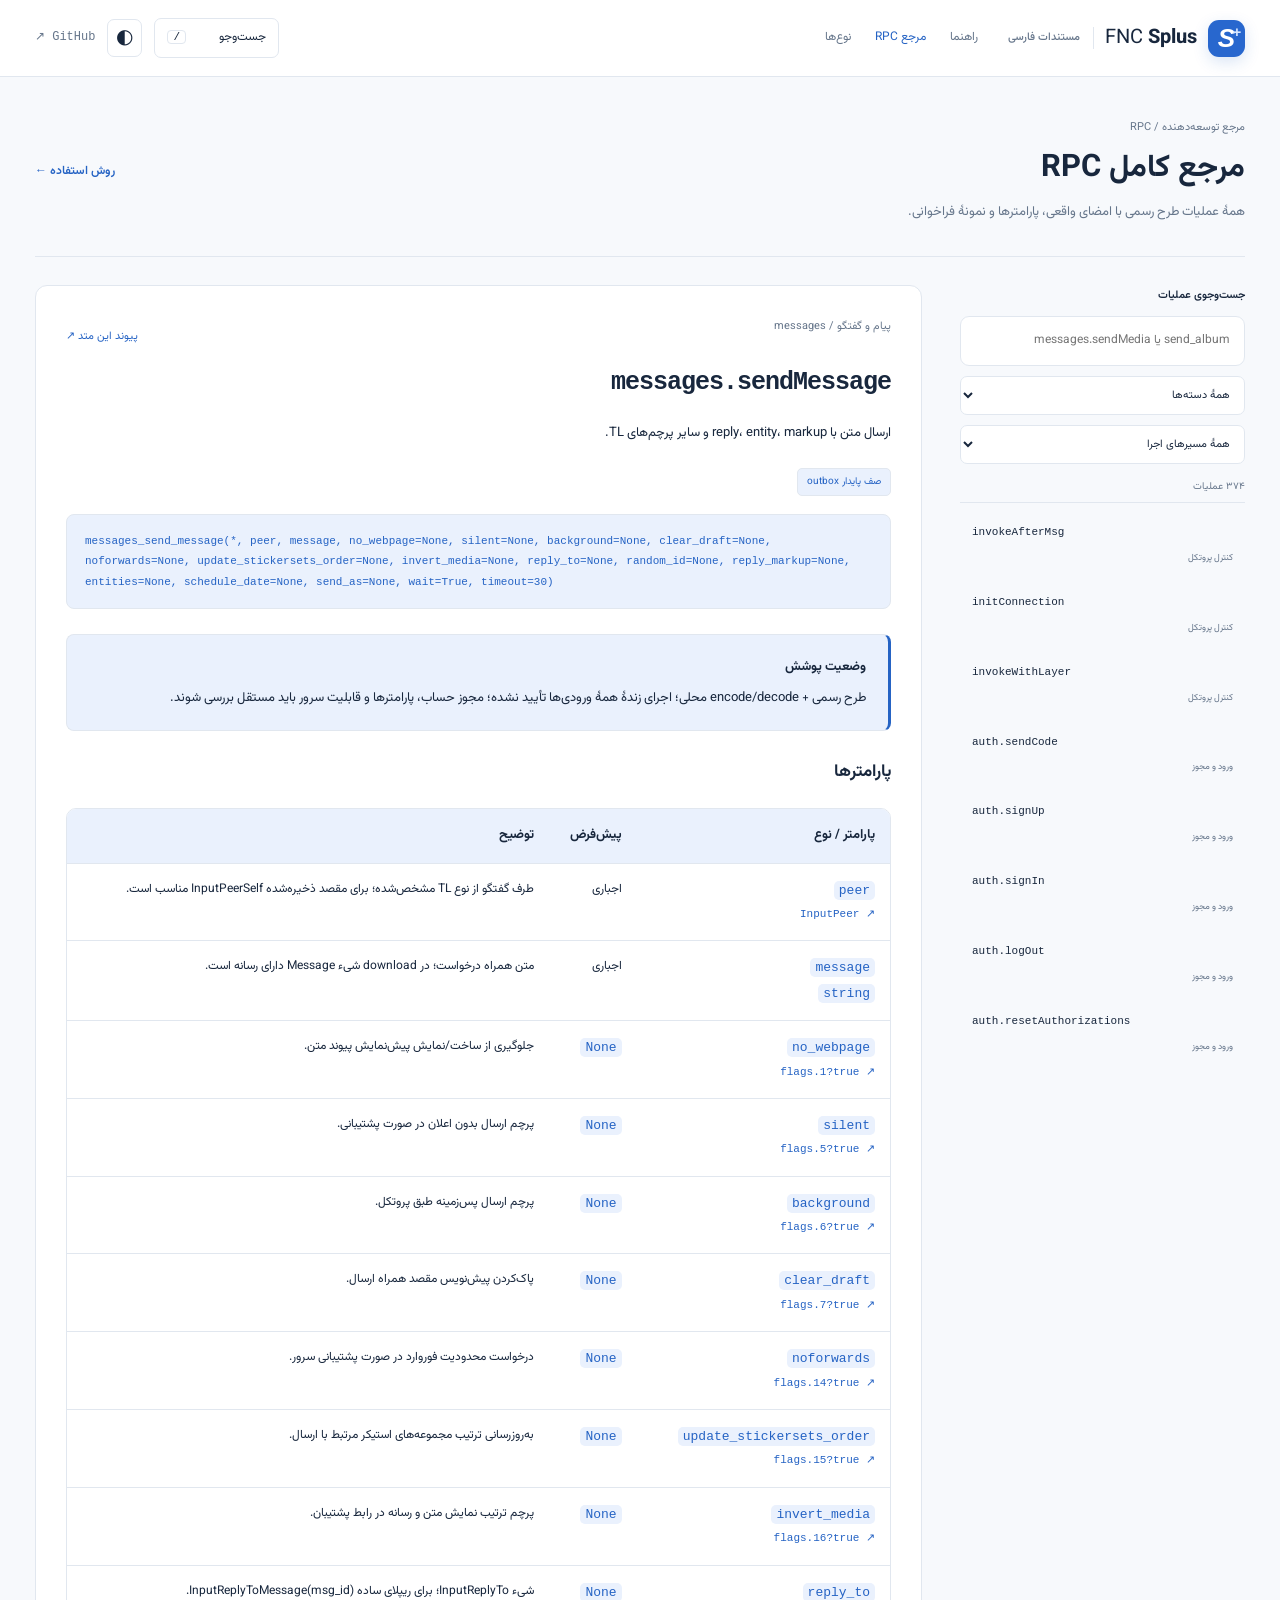
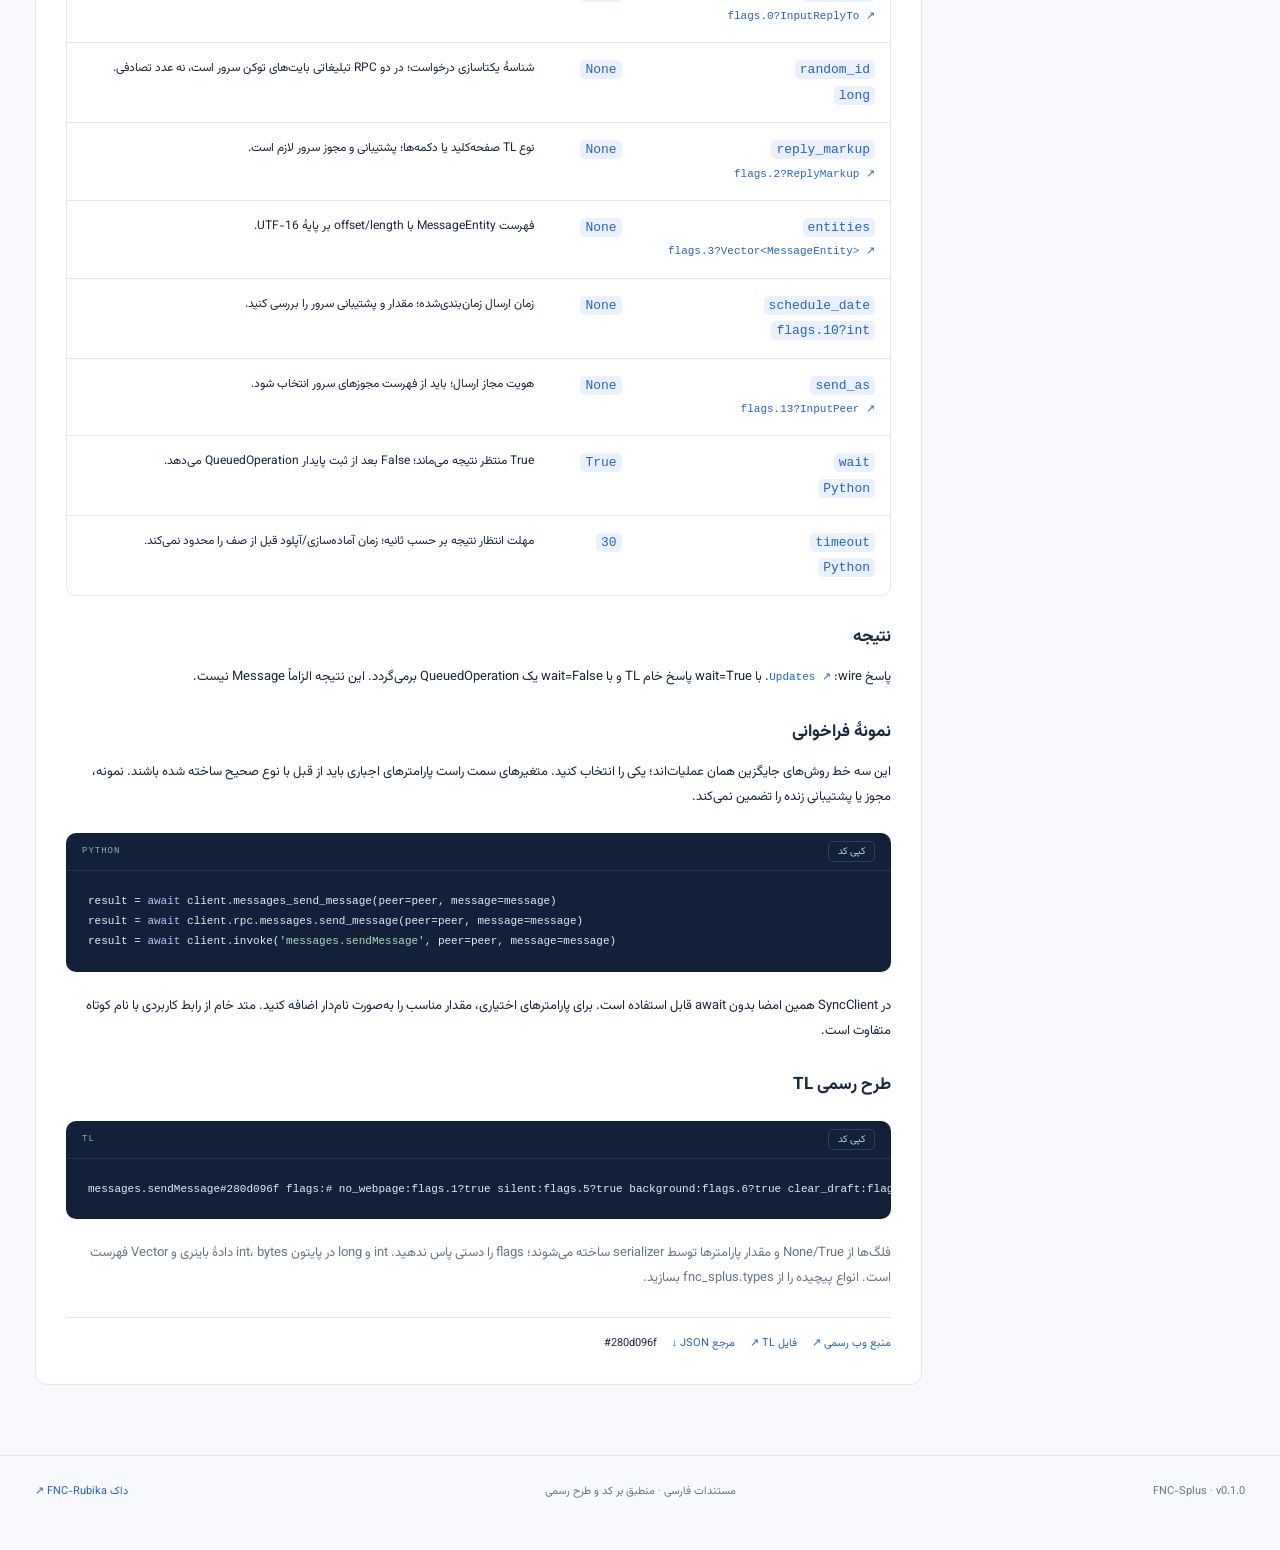
==== docs/site/api.html @ 66d09104 "docs: add complete Persian Splus website and generated API reference" ====
<!doctype html>
<html lang="fa" dir="rtl" data-theme="light"><head><meta charset="utf-8"><meta name="viewport" content="width=device-width,initial-scale=1"><meta name="description" content="مستندات فارسی FNC-Splus؛ ورود و سشن، پیام و آلبوم، ایونت و مرجع کامل متدهای سروش پلاس."><meta name="theme-color" content="#f7f9fc"><title>مرجع کامل RPC — FNC-Splus</title><link rel="icon" href="favicon.svg" type="image/svg+xml"><link rel="stylesheet" href="styles.css"><script src="reference.js" defer></script><script src="docs.js" defer></script></head><body data-page="api"><a class="skip-link" href="#main">رفتن به محتوا</a><header class="site-header"><div class="header-inner">
<a class="brand" href="index.html"><span class="brand-icon" aria-hidden="true">S<span>+</span></span><span dir="ltr">FNC <b>Splus</b></span><span class="brand-caption">مستندات فارسی</span></a>
<nav class="top-nav" aria-label="ناوبری اصلی"><a href="index.html">راهنما</a><a href="api.html">مرجع RPC</a><a href="types.html">نوع‌ها</a></nav>
<div class="header-actions"><button id="search-trigger" aria-label="جست‌وجوی مستندات">جست‌وجو <kbd>/</kbd></button><button id="theme-toggle" aria-label="تغییر تم">◐</button><a class="github-link" href="https://github.com/HamidrezaBakhshi8118/FNC-Splus">GitHub ↗</a></div></div></header><main id="main" class="reference-main"><div class="reference-heading"><div><div class="eyebrow">مرجع توسعه‌دهنده / RPC</div><h1>مرجع کامل RPC</h1><p>همهٔ عملیات طرح رسمی با امضای واقعی، پارامترها و نمونهٔ فراخوانی.</p></div><a class="text-button" href="index.html#raw-api">روش استفاده ←</a></div><div class="reference-layout"><aside class="reference-sidebar"><label for="reference-search">جست‌وجوی عملیات</label><input id="reference-search" type="search" placeholder="send_album یا messages.sendMedia" autocomplete="off"><label class="sr-only" for="reference-group">دسته‌بندی</label><select id="reference-group"><option value="all">همهٔ دسته‌ها</option></select><label class="sr-only" for="reference-kind">مسیر اجرا</label><select id="reference-kind"><option value="all">همهٔ مسیرهای اجرا</option><option value="read">مستقیم در پیاده‌سازی</option><option value="mutation">صف پایدار</option><option value="blocked">کنترل اتصال؛ خارج از invoke</option></select><div class="reference-count" id="reference-count" role="status">374 عملیات</div><div id="reference-list"></div></aside><article id="reference-detail" aria-live="polite"><p class="empty-state">مرجع در حال آماده‌شدن است…</p></article></div></main><footer class="site-footer"><span dir="ltr">FNC-Splus · v0.1.0</span><span>مستندات فارسی · منطبق بر کد و طرح رسمی</span><a href="https://hamidrezabakhshi8118.github.io/">داک FNC-Rubika ↗</a></footer>
<dialog id="search-dialog" aria-labelledby="search-title"><div class="dialog-head"><h2 id="search-title">جست‌وجوی مستندات</h2><button id="search-close" aria-label="بستن جست‌وجو">×</button></div><label class="sr-only" for="doc-search">نام متد یا موضوع</label><input id="doc-search" type="search" placeholder="آلبوم، chat_id، send_video…" autocomplete="off"><div id="search-results"></div></dialog><div id="toast" role="status" aria-live="polite"></div><noscript><p class="callout">مرجع تعاملی RPC و نوع‌ها به JavaScript نیاز دارد. راهنمای اصلی بدون آن خواندنی است. فایل JSON مرجع نیز کنار سایت موجود است.</p></noscript></body></html>
---- docs/site/styles.css ----
@font-face{font-family:Vazirmatn;src:url('fonts/Vazirmatn.woff2') format('woff2');font-weight:100 900;font-display:swap}
:root{--bg:#f7f9fc;--surface:#fff;--text:#18273d;--muted:#66768b;--line:#e1e7ef;--accent:#2563c4;--soft:#eaf1fd;--code:#122139;--code-text:#e2ebf9;--shadow:0 20px 70px #1b386210;color-scheme:light}
html[data-theme=dark]{--bg:#111a28;--surface:#172438;--text:#e2ebf6;--muted:#a2b1c6;--line:#2b3c53;--accent:#8bb8ff;--soft:#213758;--code:#0b1423;--code-text:#e2ebf9;--shadow:0 20px 70px #0003;color-scheme:dark}
*{box-sizing:border-box}html{scroll-behavior:smooth;scroll-padding-top:100px}body{margin:0;color:var(--text);background:var(--bg);font:15px/1.95 Vazirmatn,Tahoma,sans-serif}a{color:var(--accent);text-decoration:none}button,input,select{font:inherit}button{cursor:pointer;color:inherit}button,input,select{border:1px solid var(--line);background:var(--surface)}button,a,input,select,summary{outline-offset:4px}button:focus-visible,a:focus-visible,input:focus-visible,select:focus-visible,summary:focus-visible{outline:2px solid var(--accent)}[hidden]{display:none!important}::selection{background:#c4dcff;color:#10213a}p{margin:0 0 19px}h1,h2,h3,h4{line-height:1.55;margin:0;color:var(--text)}h1{font-size:40px}h2{font-size:28px;letter-spacing:-.6px;margin-bottom:24px}h3{font-size:20px;margin:28px 0 15px}h4{font-size:15px;margin:22px 0 10px}code,kbd,pre{font-family:'Cascadia Code',Consolas,monospace;direction:ltr;unicode-bidi:isolate}p code,td code,.callout code{font-size:13px;border-radius:5px;background:var(--soft);color:var(--accent);padding:2px 5px;overflow-wrap:anywhere}pre{white-space:pre;overflow:auto;line-height:1.85;font-size:13px;margin:0;tab-size:4}pre code{font-family:inherit}kbd{border:1px solid var(--line);border-radius:4px;padding:0 5px;font-size:11px}table{border-collapse:collapse;width:100%;font-size:13px;text-align:right}th,td{border-bottom:1px solid var(--line);padding:14px 15px;vertical-align:top}th{font-weight:700;background:var(--soft);white-space:nowrap}td:first-child{min-width:130px}td code{white-space:normal}tr:last-child td{border-bottom:0}.table-wrap{overflow-x:auto;border:1px solid var(--line);border-radius:10px;margin:23px 0}input[type=search]{width:100%;padding:12px 14px;border-radius:9px;color:var(--text);outline-offset:2px}select{width:100%;padding:9px 10px;border-radius:7px;color:var(--text)}.muted{color:var(--muted)}.sr-only{position:absolute;width:1px;height:1px;padding:0;margin:-1px;overflow:hidden;clip:rect(0,0,0,0);white-space:nowrap;border:0}.skip-link{position:fixed;top:-100px;right:15px;z-index:100;background:var(--surface);padding:10px 20px;border:1px solid var(--accent);border-radius:7px}.skip-link:focus{top:10px}
.site-header{height:77px;background:var(--surface);border-bottom:1px solid var(--line);position:sticky;top:0;z-index:20}.header-inner{max-width:1500px;height:100%;margin:auto;display:flex;align-items:center;gap:30px;padding:0 35px}.brand{display:flex;align-items:center;gap:11px;color:var(--text);font-family:Vazirmatn,sans-serif;font-size:20px;white-space:nowrap}.brand b{font-weight:750}.brand-icon{display:flex;align-items:center;justify-content:center;width:37px;height:37px;border-radius:11px;background:#2867ce;color:#fff;font:italic 800 26px Arial,sans-serif;position:relative;box-shadow:0 5px 15px #2462c32b}.brand-icon span{font-size:15px;position:absolute;right:4px;top:3px;color:#d6e6ff}.brand-caption{font-size:11px;font-weight:500;color:var(--muted);border-right:1px solid var(--line);padding-right:13px}.top-nav{display:flex;gap:24px;font-size:12px}.top-nav a{color:var(--muted)}.top-nav a.active{color:var(--accent)}.header-actions{margin-right:auto;display:flex;gap:12px;align-items:center;font-size:12px}.header-actions button{padding:7px 12px;border-radius:7px}.header-actions #theme-toggle{font-size:20px;line-height:1.2;width:35px;padding:6px}.header-actions kbd{margin-right:30px}.github-link{font-family:Consolas,monospace;color:var(--muted)}
.guide-layout{max-width:1390px;display:grid;grid-template-columns:245px minmax(0,1fr);gap:70px;padding:0 35px;margin:auto}.sidebar{position:sticky;top:77px;height:calc(100vh - 77px);padding:32px 0;overflow:auto;scrollbar-width:thin}.sidebar-kicker{display:flex;align-items:center;justify-content:space-between;color:var(--muted);font-size:11px;padding:0 11px 16px}.sidebar-kicker span{direction:ltr;font-family:Consolas,monospace;font-size:10px;padding:0 6px;border:1px solid var(--line);border-radius:4px}.sidebar nav{display:grid;gap:3px}.nav-link{display:flex;justify-content:space-between;gap:10px;align-items:center;color:var(--muted);font-size:12px;padding:8px 11px;border-radius:7px}.nav-link small{font-family:Consolas,monospace;font-size:10px;color:var(--muted);opacity:.65}.nav-link:hover{color:var(--accent);background:var(--soft)}.nav-link.active{color:var(--accent);background:var(--soft);font-weight:650}.sidebar-reference{display:grid;font-size:12px;margin:20px 10px 0;padding-top:18px;border-top:1px solid var(--line)}.sidebar-reference span{font-size:10px;color:var(--muted)}.guide-main{min-width:0;max-width:900px;padding-bottom:70px}.guide-main>section{padding:58px 0 20px;scroll-margin-top:0}.guide-main>section+section{border-top:1px solid var(--line);margin-top:30px}.guide-main>section.hero{padding-top:53px}.eyebrow{display:flex;align-items:center;gap:8px;font-size:11px;color:var(--muted);margin-bottom:20px}.status-dot{width:6px;height:6px;display:inline-block;border-radius:50%;background:#43a086;box-shadow:0 0 0 4px #43a08614}.hero h1{font-size:47px;letter-spacing:-1.8px;line-height:1.58;font-weight:800}.hero h1 span{color:var(--accent)}.hero-lead{max-width:650px;font-size:15px;line-height:2.1;color:var(--muted);margin:20px 0 24px}.hero-lead bdi{color:var(--text)}.hero-actions{display:flex;align-items:center;gap:24px;margin:25px 0 35px}.primary-button{display:inline-flex;gap:25px;align-items:center;background:#2867ce;color:#fff;border:1px solid #2867ce;border-radius:8px;padding:10px 19px;font-size:12px;font-weight:600;box-shadow:0 5px 15px #2462c322}.text-button{font-size:12px;font-weight:600}.hero-terminal{border-radius:12px;overflow:hidden;background:var(--code);box-shadow:var(--shadow);color:var(--code-text)}.terminal-bar{direction:ltr;display:flex;gap:20px;align-items:center;padding:12px 20px;border-bottom:1px solid #ffffff14;font:11px Consolas,monospace;color:#a5b7d0}.terminal-dots{color:#6a809d;font-size:9px;letter-spacing:4px}.terminal-label{margin-left:auto;font-size:8px;letter-spacing:1px}.hero-terminal pre{padding:23px 28px;font-size:13px}.terminal-foot{font-size:10px;padding:12px 23px;border-top:1px solid #ffffff14;color:#a5b7d0;display:flex;gap:20px;justify-content:space-between}.metric-strip{display:grid;grid-template-columns:repeat(3,1fr);margin:28px 0 34px;border-bottom:1px solid var(--line);padding-bottom:25px}.metric-strip a{display:flex;align-items:center;gap:12px;padding:0 20px;border-left:1px solid var(--line)}.metric-strip a:first-child{padding-right:0}.metric-strip a:last-child{border-left:0}.metric-strip strong{font:500 28px Consolas,monospace;color:var(--text)}.metric-strip span{font-size:10px;color:var(--muted)}.section-label{font-size:10px;letter-spacing:1px;color:var(--accent);margin-bottom:12px}.callout{background:var(--soft);border:1px solid var(--line);border-right:3px solid var(--accent);border-radius:8px;padding:19px 22px;margin:25px 0;font-size:12px;line-height:2}.callout b{display:block;font-size:13px;margin-bottom:5px}.callout p:last-child{margin:0}.warning{border-right-color:#b58b30;background:color-mix(in srgb,var(--surface) 90%,#ca9a28 10%)}.code-card{margin:22px 0;border-radius:10px;overflow:hidden;background:var(--code);color:var(--code-text)}.code-bar{padding:8px 16px;border-bottom:1px solid #ffffff14;display:flex;direction:ltr;align-items:center;justify-content:space-between;font:9px Consolas,monospace;color:#95abc9;letter-spacing:1px}.code-bar button{font:10px Vazirmatn,sans-serif;border:1px solid #ffffff22;color:#bacee9;background:transparent;padding:2px 9px;border-radius:5px;letter-spacing:0}.code-card pre{padding:20px 22px;font-size:12px}.syntax-comment{color:#93a5bb}.syntax-string{color:#abddb9}.syntax-keyword{color:#aec3ff}.syntax-number{color:#f2cb93}.file-tree{padding:20px 25px;background:var(--surface);border:1px solid var(--line);border-radius:9px;font:12px/2 Consolas,monospace;text-align:left;margin-bottom:22px}.file-tree>span{color:var(--accent)}.file-tree>div{padding-left:18px}.file-tree em{font-size:10px;color:var(--muted);font-style:normal;margin-left:20px}details{border:1px solid var(--line);border-radius:9px;background:var(--surface);margin:10px 0}summary{cursor:pointer;padding:15px 18px;font-size:13px;font-weight:600}details>p{padding:0 18px 18px;font-size:13px;margin:0}.client-method summary{display:flex;align-items:center;gap:20px;list-style:none}.client-method summary code{font-size:13px;min-width:140px;color:var(--accent);font-weight:600}.client-method summary>span{font-size:12px;font-weight:450;color:var(--muted)}.client-method summary .expand-icon{margin-right:auto;font-size:20px}.client-method[open] .expand-icon{transform:rotate(45deg)}.method-content{padding:0 20px 18px;font-size:13px}.signature{background:var(--soft);border:1px solid var(--line);padding:16px 18px;border-radius:8px;color:var(--accent);font-size:12px;margin:15px 0;white-space:pre-wrap;overflow-wrap:anywhere}.badge{font-size:10px;display:inline-block;border:1px solid var(--line);background:var(--soft);color:var(--accent);padding:3px 9px;border-radius:5px;margin:3px 0}.badge.warning{color:#9a7024}.reference-search{margin:20px 0}.reference-search label{font-size:12px;display:block;margin-bottom:6px}.empty-state{color:var(--muted);padding:25px;text-align:center;font-size:13px}.site-footer{border-top:1px solid var(--line);padding:25px 35px;max-width:1390px;margin:auto;display:flex;align-items:center;justify-content:space-between;gap:20px;font-size:11px;color:var(--muted)}
.reference-main{max-width:1390px;padding:40px 35px 70px;margin:auto;min-height:calc(100vh - 160px)}.reference-heading{display:flex;align-items:center;justify-content:space-between;gap:30px;border-bottom:1px solid var(--line);padding-bottom:30px;margin-bottom:28px}.reference-heading .eyebrow{margin-bottom:7px}.reference-heading h1{font-size:31px;margin-bottom:7px}.reference-heading p{color:var(--muted);font-size:13px;margin:0}.reference-layout{display:grid;grid-template-columns:285px minmax(0,1fr);gap:38px}.reference-sidebar{position:sticky;top:100px;align-self:start;max-height:calc(100vh - 125px);display:flex;flex-direction:column;gap:10px;min-height:350px}.reference-sidebar>label{font-size:11px;font-weight:600}.reference-sidebar input{font-size:12px}.reference-sidebar select{font-size:11px}.reference-count{font-size:10px;color:var(--muted);display:flex;justify-content:space-between;padding:3px 0 6px;border-bottom:1px solid var(--line)}#reference-list{overflow:auto;scrollbar-width:thin;display:flex;flex-direction:column;gap:3px;min-height:150px}#reference-list button{display:block;text-align:right;border:0;background:transparent;padding:10px 12px;flex-shrink:0;border-radius:7px;line-height:1.8}#reference-list button:hover,#reference-list button.active{background:var(--soft)}#reference-list button code{display:block;text-align:left;font-size:11px;color:var(--text);overflow-wrap:anywhere}#reference-list button.active code{color:var(--accent)}#reference-list button small{font-size:9px;color:var(--muted)}#reference-detail{min-width:0;background:var(--surface);border:1px solid var(--line);border-radius:12px;padding:30px}#reference-detail h2{font-size:25px;margin:7px 0 18px;font-family:Consolas,monospace;overflow-wrap:anywhere;direction:ltr;text-align:right;letter-spacing:-1px}#reference-detail p{font-size:13px}#reference-detail h3{font-size:17px}#reference-detail .table-wrap{font-size:12px}#reference-detail td{font-size:12px;min-width:0}#reference-detail .type-link{font:11px Consolas,monospace;direction:ltr;display:inline-block;overflow-wrap:anywhere}#reference-detail .signature{font-size:11px}#reference-detail .code-card pre{font-size:11px}.source-links{display:flex;flex-wrap:wrap;gap:15px;font-size:11px;margin-top:25px;border-top:1px solid var(--line);padding-top:15px}.type-family{border-top:1px solid var(--line);padding:22px 0;margin-top:20px}.type-family:first-of-type{border-top:0}.type-family h3{font-family:Consolas,monospace;direction:ltr;text-align:right;overflow-wrap:anywhere}.reference-detail-top{display:flex;gap:7px;align-items:center;flex-wrap:wrap;justify-content:space-between}.permalink{font-size:11px}
dialog{width:min(700px,calc(100vw - 35px));max-height:80vh;border:1px solid var(--line);border-radius:15px;background:var(--surface);color:var(--text);padding:22px;box-shadow:var(--shadow)}dialog::backdrop{background:#0c1e37aa;backdrop-filter:blur(4px)}.dialog-head{display:flex;justify-content:space-between;align-items:center;margin-bottom:15px}.dialog-head h2{font-size:18px;margin:0}.dialog-head button{border:0;font-size:24px;background:transparent}#search-results{display:grid;margin-top:15px;max-height:50vh;overflow:auto;gap:5px}.search-result{padding:13px;border:1px solid var(--line);border-radius:8px;display:grid;gap:2px}.search-result:hover{background:var(--soft)}.search-result strong{font-size:12px}.search-result span{font-size:10px;color:var(--muted)}#toast{position:fixed;bottom:25px;left:50%;transform:translate(-50%,15px);opacity:0;pointer-events:none;border:1px solid var(--line);background:var(--surface);color:var(--text);border-radius:8px;padding:9px 20px;font-size:12px;z-index:99;transition:.2s}#toast.visible{opacity:1;transform:translate(-50%,0)}
@media(min-width:1450px){.guide-layout{gap:95px}.guide-main{padding-left:35px}.hero h1{font-size:53px}}
@media(max-width:1150px){.header-inner{padding:0 22px;gap:20px}.brand-caption{display:none}.guide-layout{grid-template-columns:215px minmax(0,1fr);gap:35px;padding:0 25px}.hero h1{font-size:40px}.metric-strip a{gap:8px;padding:0 10px}.metric-strip strong{font-size:24px}.reference-layout{grid-template-columns:245px minmax(0,1fr);gap:25px}.reference-main{padding:30px 22px}.top-nav{gap:16px}.header-actions kbd{margin-right:15px}#reference-detail{padding:23px}.reference-heading h1{font-size:28px}}
@media(max-width:800px){.top-nav{gap:12px}.github-link{display:none}.guide-layout{grid-template-columns:1fr;gap:0;padding:0 24px}.sidebar{display:none}.guide-main{max-width:none}.hero h1{font-size:38px}.reference-layout{grid-template-columns:210px minmax(0,1fr);gap:18px}.reference-main{padding:25px 18px}#reference-detail{padding:18px}.brand{font-size:17px}.header-actions{gap:7px}.header-actions #search-trigger{font-size:0}.header-actions #search-trigger kbd{font-size:11px;margin:0}.reference-heading p{font-size:11px}.client-method summary{gap:10px}.client-method summary code{min-width:125px}.site-footer{flex-wrap:wrap}}
@media(max-width:580px){.header-inner{padding:0 14px;gap:14px}.top-nav{gap:10px;font-size:10px}.brand{font-size:15px;gap:7px}.brand-icon{width:30px;height:30px;font-size:22px}.header-actions{gap:5px}.header-actions button{padding:5px}.header-actions #theme-toggle{width:29px}.site-header{height:65px}.guide-main>section.hero{padding-top:30px}.hero h1{font-size:32px}.hero-lead{font-size:13px}.hero-terminal pre{font-size:10px;padding:18px 15px}.terminal-foot{font-size:8px;gap:5px;padding:10px 14px}.metric-strip a{display:grid;gap:0}.metric-strip strong{font-size:24px}.metric-strip span{font-size:8px}.hero-actions{gap:17px}.primary-button{font-size:11px;gap:15px}.reference-layout{grid-template-columns:1fr}.reference-sidebar{position:relative;top:0;min-height:0;max-height:340px}.reference-sidebar #reference-list{max-height:180px;min-height:90px;border-bottom:1px solid var(--line)}.reference-heading{gap:12px}.reference-heading h1{font-size:24px}.reference-heading>a{display:none}#reference-detail h2{font-size:22px}.client-method summary>span:not(.expand-icon){display:none}.guide-main>section{padding-top:38px}h2{font-size:24px}.code-card pre{font-size:10px;padding:16px 14px}.site-footer{font-size:10px;padding:20px 24px}.file-tree{font-size:10px;padding:16px}.file-tree em{display:none}}
@media(prefers-reduced-motion:reduce){html{scroll-behavior:auto}*{transition:none!important}}
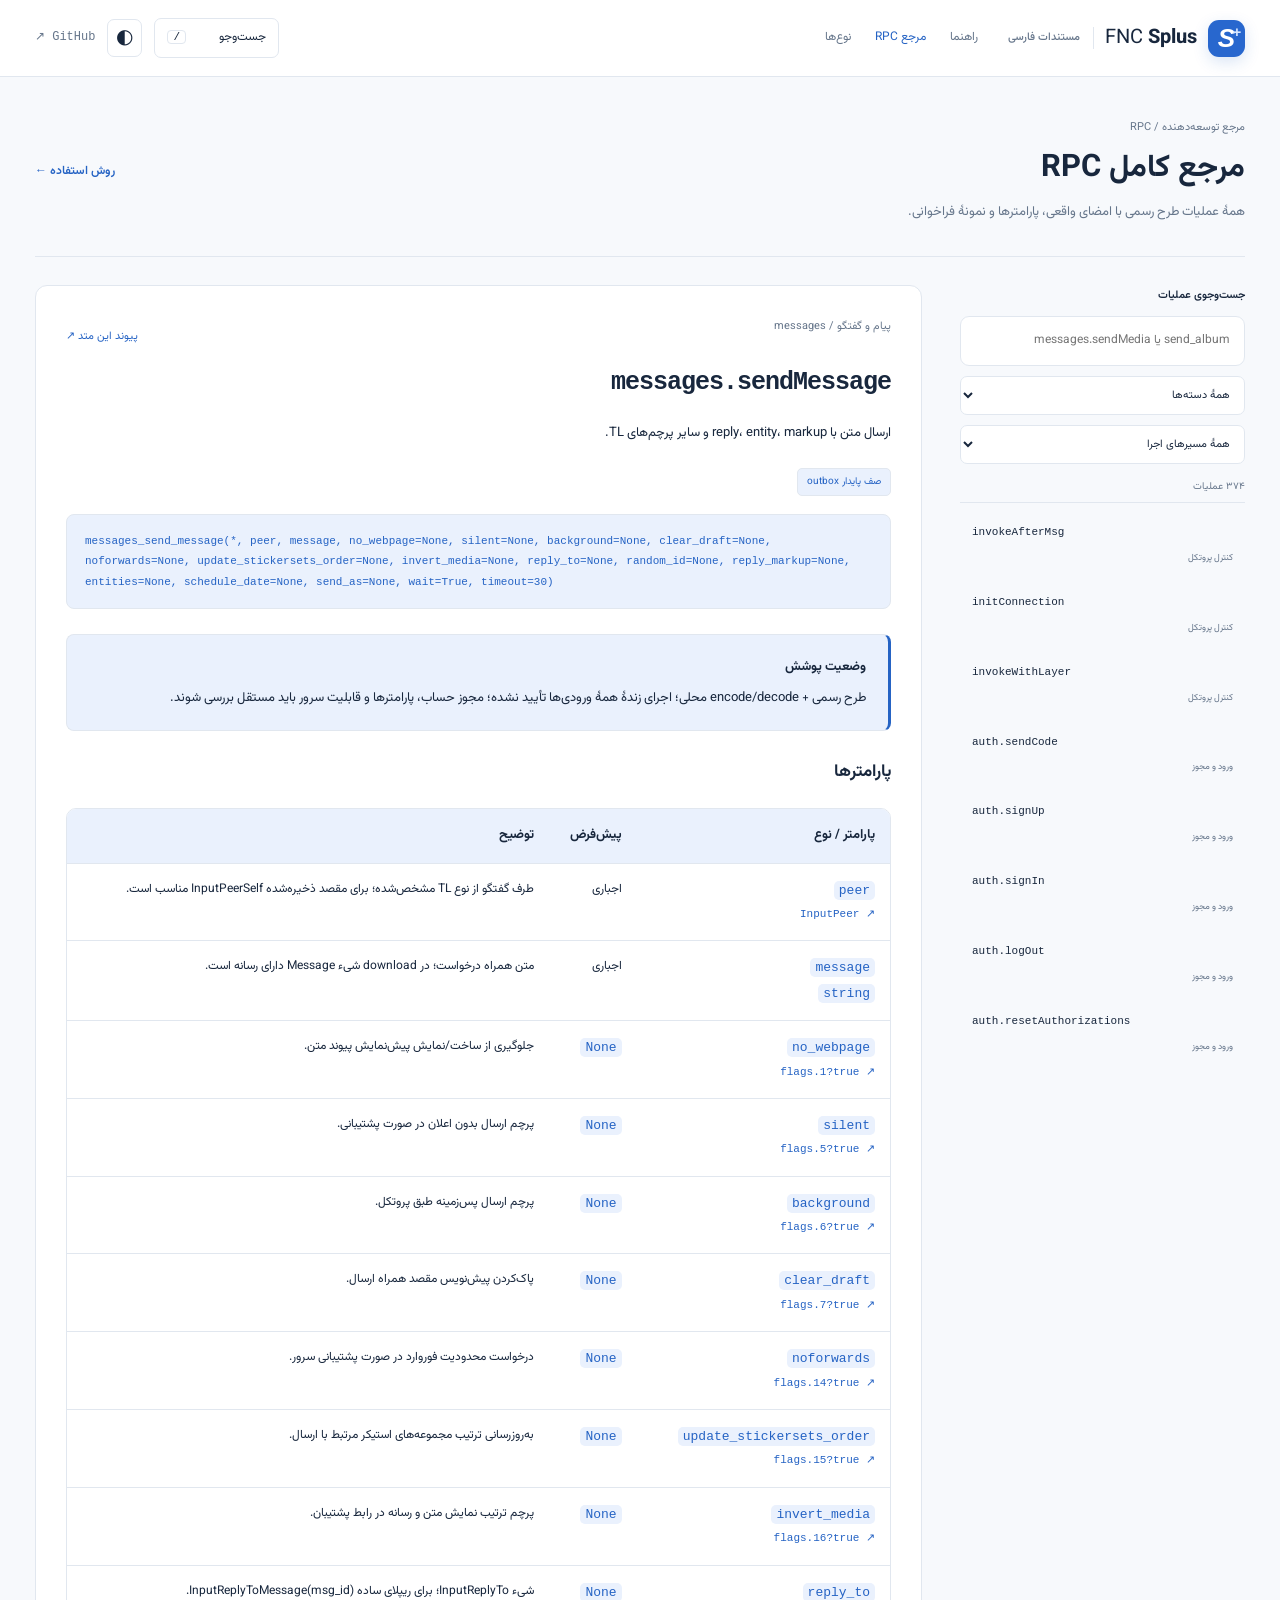
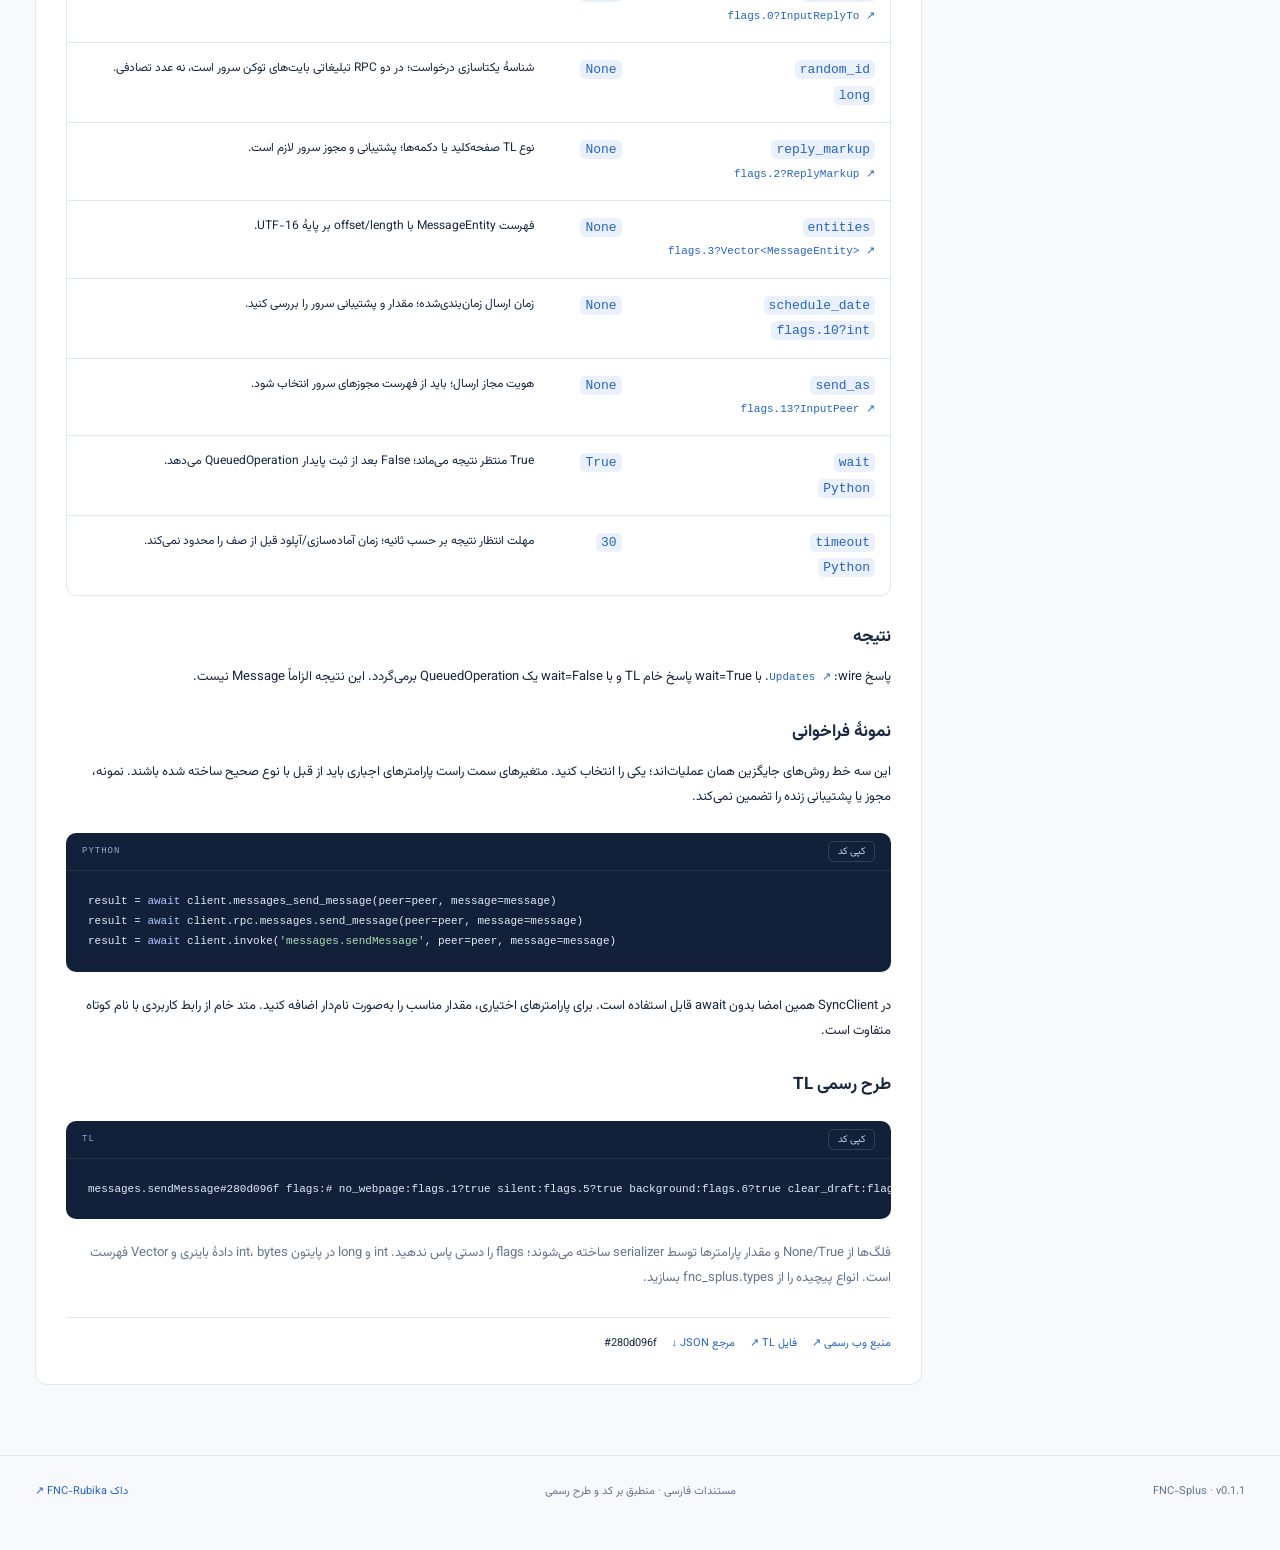
==== commit ff82d3b0: "fix: install video support by default in FNC-Splus 0.1.1" ====
--- a/docs/site/api.html
+++ b/docs/site/api.html
@@ -2,5 +2,5 @@
 <html lang="fa" dir="rtl" data-theme="light"><head><meta charset="utf-8"><meta name="viewport" content="width=device-width,initial-scale=1"><meta name="description" content="مستندات فارسی FNC-Splus؛ ورود و سشن، پیام و آلبوم، ایونت و مرجع کامل متدهای سروش پلاس."><meta name="theme-color" content="#f7f9fc"><title>مرجع کامل RPC — FNC-Splus</title><link rel="icon" href="favicon.svg" type="image/svg+xml"><link rel="stylesheet" href="styles.css"><script src="reference.js" defer></script><script src="docs.js" defer></script></head><body data-page="api"><a class="skip-link" href="#main">رفتن به محتوا</a><header class="site-header"><div class="header-inner">
 <a class="brand" href="index.html"><span class="brand-icon" aria-hidden="true">S<span>+</span></span><span dir="ltr">FNC <b>Splus</b></span><span class="brand-caption">مستندات فارسی</span></a>
 <nav class="top-nav" aria-label="ناوبری اصلی"><a href="index.html">راهنما</a><a href="api.html">مرجع RPC</a><a href="types.html">نوع‌ها</a></nav>
-<div class="header-actions"><button id="search-trigger" aria-label="جست‌وجوی مستندات">جست‌وجو <kbd>/</kbd></button><button id="theme-toggle" aria-label="تغییر تم">◐</button><a class="github-link" href="https://github.com/HamidrezaBakhshi8118/FNC-Splus">GitHub ↗</a></div></div></header><main id="main" class="reference-main"><div class="reference-heading"><div><div class="eyebrow">مرجع توسعه‌دهنده / RPC</div><h1>مرجع کامل RPC</h1><p>همهٔ عملیات طرح رسمی با امضای واقعی، پارامترها و نمونهٔ فراخوانی.</p></div><a class="text-button" href="index.html#raw-api">روش استفاده ←</a></div><div class="reference-layout"><aside class="reference-sidebar"><label for="reference-search">جست‌وجوی عملیات</label><input id="reference-search" type="search" placeholder="send_album یا messages.sendMedia" autocomplete="off"><label class="sr-only" for="reference-group">دسته‌بندی</label><select id="reference-group"><option value="all">همهٔ دسته‌ها</option></select><label class="sr-only" for="reference-kind">مسیر اجرا</label><select id="reference-kind"><option value="all">همهٔ مسیرهای اجرا</option><option value="read">مستقیم در پیاده‌سازی</option><option value="mutation">صف پایدار</option><option value="blocked">کنترل اتصال؛ خارج از invoke</option></select><div class="reference-count" id="reference-count" role="status">374 عملیات</div><div id="reference-list"></div></aside><article id="reference-detail" aria-live="polite"><p class="empty-state">مرجع در حال آماده‌شدن است…</p></article></div></main><footer class="site-footer"><span dir="ltr">FNC-Splus · v0.1.0</span><span>مستندات فارسی · منطبق بر کد و طرح رسمی</span><a href="https://hamidrezabakhshi8118.github.io/">داک FNC-Rubika ↗</a></footer>
+<div class="header-actions"><button id="search-trigger" aria-label="جست‌وجوی مستندات">جست‌وجو <kbd>/</kbd></button><button id="theme-toggle" aria-label="تغییر تم">◐</button><a class="github-link" href="https://github.com/HamidrezaBakhshi8118/FNC-Splus">GitHub ↗</a></div></div></header><main id="main" class="reference-main"><div class="reference-heading"><div><div class="eyebrow">مرجع توسعه‌دهنده / RPC</div><h1>مرجع کامل RPC</h1><p>همهٔ عملیات طرح رسمی با امضای واقعی، پارامترها و نمونهٔ فراخوانی.</p></div><a class="text-button" href="index.html#raw-api">روش استفاده ←</a></div><div class="reference-layout"><aside class="reference-sidebar"><label for="reference-search">جست‌وجوی عملیات</label><input id="reference-search" type="search" placeholder="send_album یا messages.sendMedia" autocomplete="off"><label class="sr-only" for="reference-group">دسته‌بندی</label><select id="reference-group"><option value="all">همهٔ دسته‌ها</option></select><label class="sr-only" for="reference-kind">مسیر اجرا</label><select id="reference-kind"><option value="all">همهٔ مسیرهای اجرا</option><option value="read">مستقیم در پیاده‌سازی</option><option value="mutation">صف پایدار</option><option value="blocked">کنترل اتصال؛ خارج از invoke</option></select><div class="reference-count" id="reference-count" role="status">374 عملیات</div><div id="reference-list"></div></aside><article id="reference-detail" aria-live="polite"><p class="empty-state">مرجع در حال آماده‌شدن است…</p></article></div></main><footer class="site-footer"><span dir="ltr">FNC-Splus · v0.1.1</span><span>مستندات فارسی · منطبق بر کد و طرح رسمی</span><a href="https://hamidrezabakhshi8118.github.io/">داک FNC-Rubika ↗</a></footer>
 <dialog id="search-dialog" aria-labelledby="search-title"><div class="dialog-head"><h2 id="search-title">جست‌وجوی مستندات</h2><button id="search-close" aria-label="بستن جست‌وجو">×</button></div><label class="sr-only" for="doc-search">نام متد یا موضوع</label><input id="doc-search" type="search" placeholder="آلبوم، chat_id، send_video…" autocomplete="off"><div id="search-results"></div></dialog><div id="toast" role="status" aria-live="polite"></div><noscript><p class="callout">مرجع تعاملی RPC و نوع‌ها به JavaScript نیاز دارد. راهنمای اصلی بدون آن خواندنی است. فایل JSON مرجع نیز کنار سایت موجود است.</p></noscript></body></html>
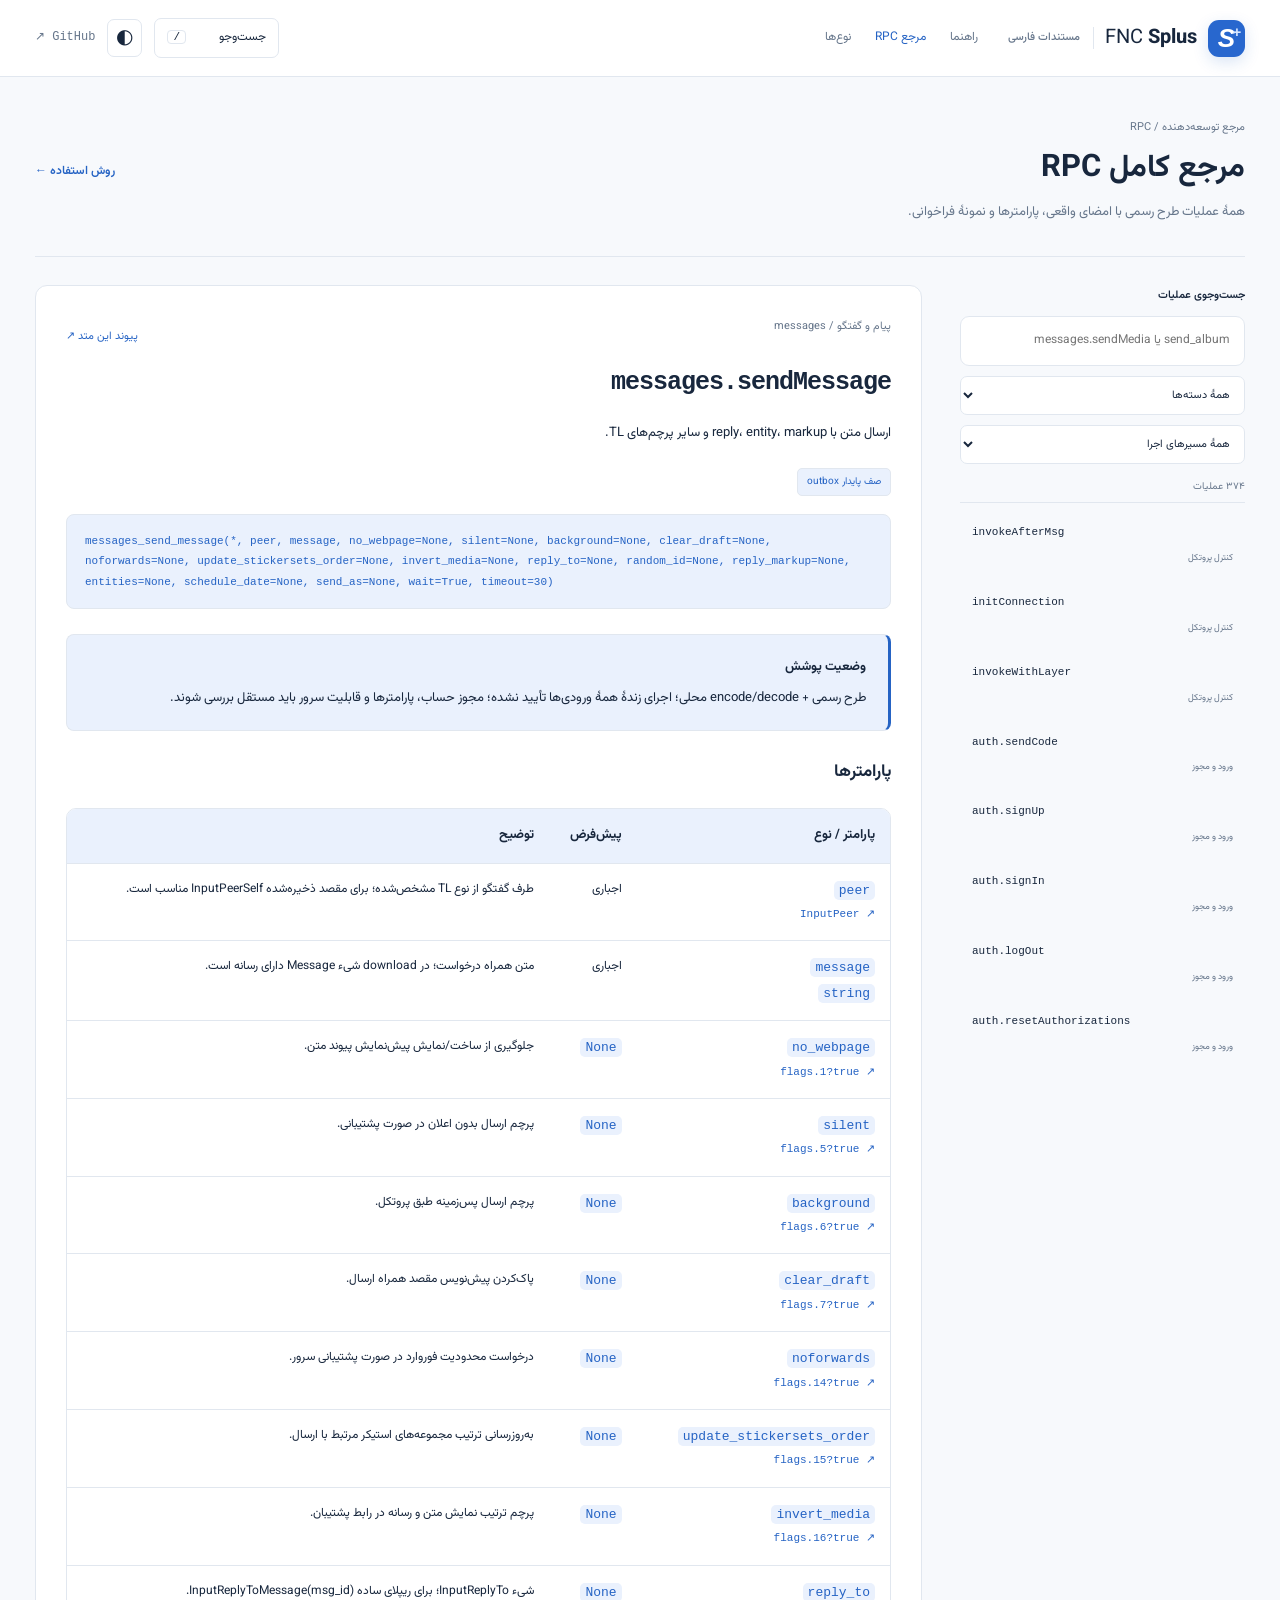
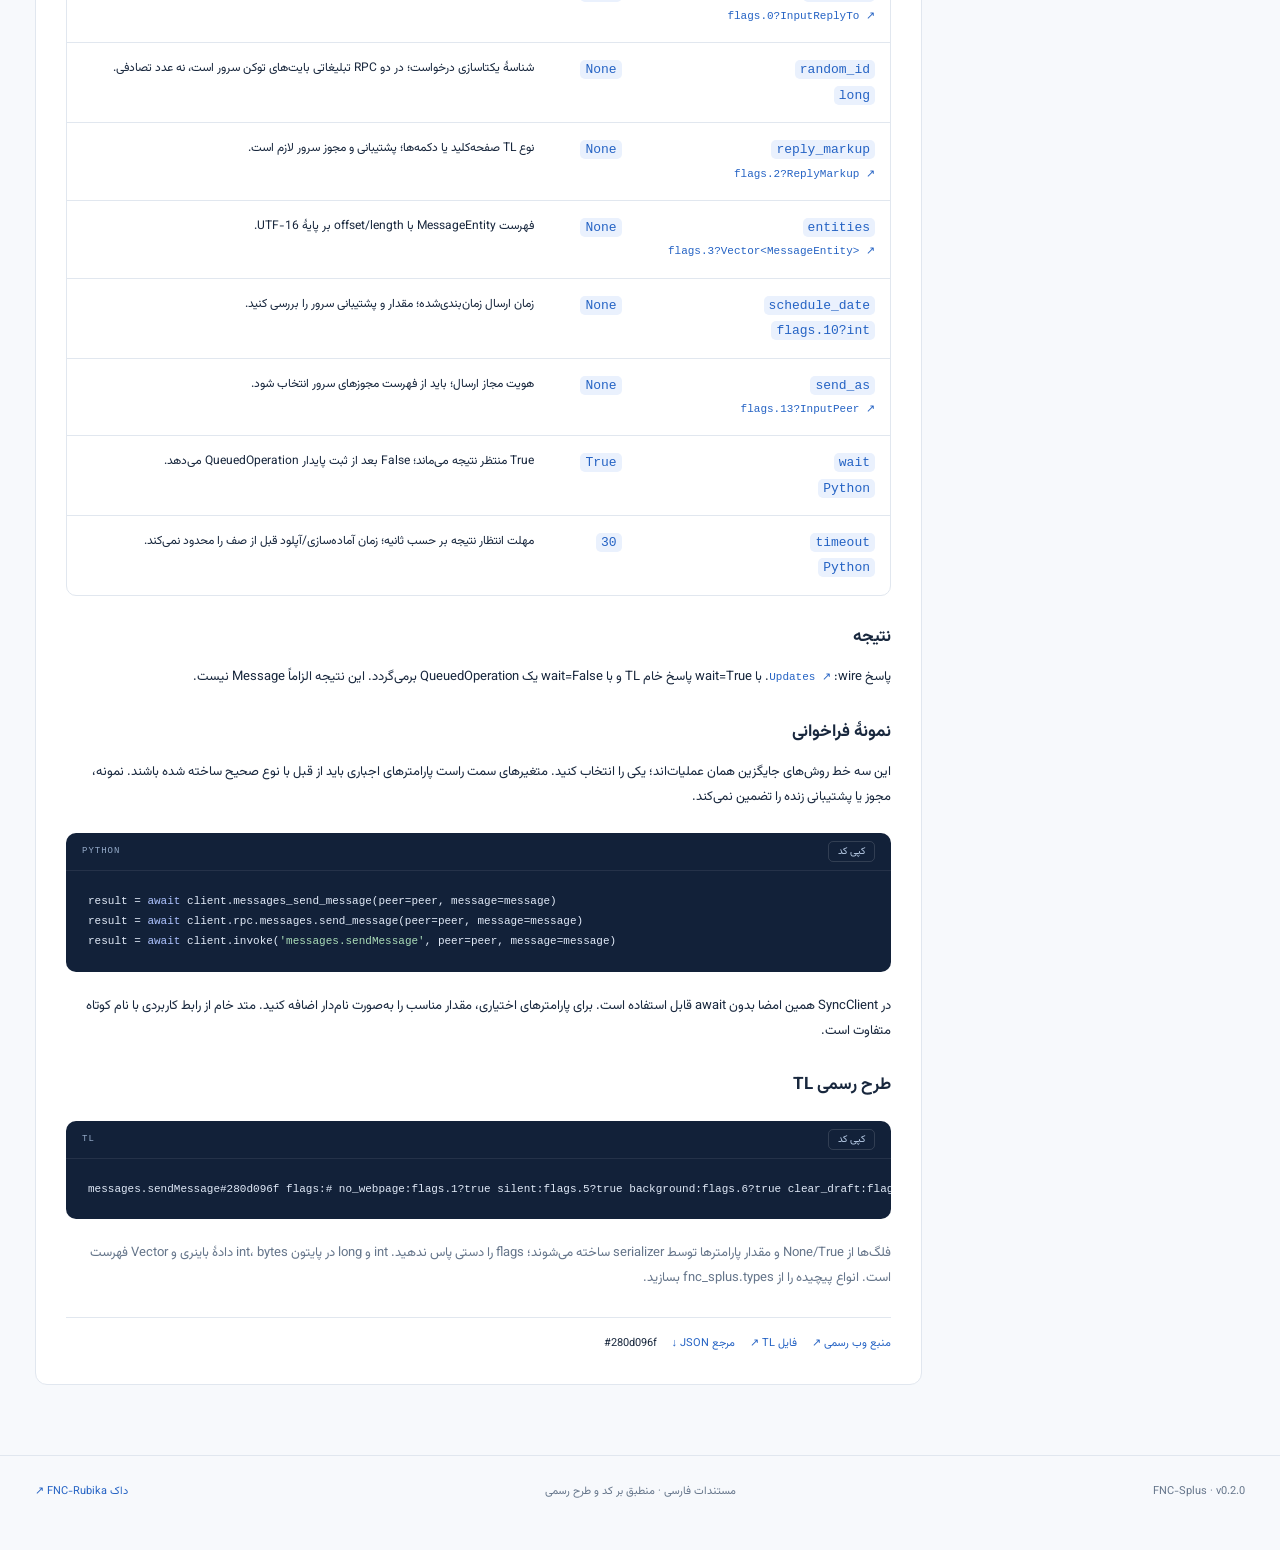
==== commit 7658e57d: "feat: replace SPlusthon dependency with internal MTProto engine in 0.2.0" ====
--- a/docs/site/api.html
+++ b/docs/site/api.html
@@ -2,5 +2,5 @@
 <html lang="fa" dir="rtl" data-theme="light"><head><meta charset="utf-8"><meta name="viewport" content="width=device-width,initial-scale=1"><meta name="description" content="مستندات فارسی FNC-Splus؛ ورود و سشن، پیام و آلبوم، ایونت و مرجع کامل متدهای سروش پلاس."><meta name="theme-color" content="#f7f9fc"><title>مرجع کامل RPC — FNC-Splus</title><link rel="icon" href="favicon.svg" type="image/svg+xml"><link rel="stylesheet" href="styles.css"><script src="reference.js" defer></script><script src="docs.js" defer></script></head><body data-page="api"><a class="skip-link" href="#main">رفتن به محتوا</a><header class="site-header"><div class="header-inner">
 <a class="brand" href="index.html"><span class="brand-icon" aria-hidden="true">S<span>+</span></span><span dir="ltr">FNC <b>Splus</b></span><span class="brand-caption">مستندات فارسی</span></a>
 <nav class="top-nav" aria-label="ناوبری اصلی"><a href="index.html">راهنما</a><a href="api.html">مرجع RPC</a><a href="types.html">نوع‌ها</a></nav>
-<div class="header-actions"><button id="search-trigger" aria-label="جست‌وجوی مستندات">جست‌وجو <kbd>/</kbd></button><button id="theme-toggle" aria-label="تغییر تم">◐</button><a class="github-link" href="https://github.com/HamidrezaBakhshi8118/FNC-Splus">GitHub ↗</a></div></div></header><main id="main" class="reference-main"><div class="reference-heading"><div><div class="eyebrow">مرجع توسعه‌دهنده / RPC</div><h1>مرجع کامل RPC</h1><p>همهٔ عملیات طرح رسمی با امضای واقعی، پارامترها و نمونهٔ فراخوانی.</p></div><a class="text-button" href="index.html#raw-api">روش استفاده ←</a></div><div class="reference-layout"><aside class="reference-sidebar"><label for="reference-search">جست‌وجوی عملیات</label><input id="reference-search" type="search" placeholder="send_album یا messages.sendMedia" autocomplete="off"><label class="sr-only" for="reference-group">دسته‌بندی</label><select id="reference-group"><option value="all">همهٔ دسته‌ها</option></select><label class="sr-only" for="reference-kind">مسیر اجرا</label><select id="reference-kind"><option value="all">همهٔ مسیرهای اجرا</option><option value="read">مستقیم در پیاده‌سازی</option><option value="mutation">صف پایدار</option><option value="blocked">کنترل اتصال؛ خارج از invoke</option></select><div class="reference-count" id="reference-count" role="status">374 عملیات</div><div id="reference-list"></div></aside><article id="reference-detail" aria-live="polite"><p class="empty-state">مرجع در حال آماده‌شدن است…</p></article></div></main><footer class="site-footer"><span dir="ltr">FNC-Splus · v0.1.1</span><span>مستندات فارسی · منطبق بر کد و طرح رسمی</span><a href="https://hamidrezabakhshi8118.github.io/">داک FNC-Rubika ↗</a></footer>
+<div class="header-actions"><button id="search-trigger" aria-label="جست‌وجوی مستندات">جست‌وجو <kbd>/</kbd></button><button id="theme-toggle" aria-label="تغییر تم">◐</button><a class="github-link" href="https://github.com/HamidrezaBakhshi8118/FNC-Splus">GitHub ↗</a></div></div></header><main id="main" class="reference-main"><div class="reference-heading"><div><div class="eyebrow">مرجع توسعه‌دهنده / RPC</div><h1>مرجع کامل RPC</h1><p>همهٔ عملیات طرح رسمی با امضای واقعی، پارامترها و نمونهٔ فراخوانی.</p></div><a class="text-button" href="index.html#raw-api">روش استفاده ←</a></div><div class="reference-layout"><aside class="reference-sidebar"><label for="reference-search">جست‌وجوی عملیات</label><input id="reference-search" type="search" placeholder="send_album یا messages.sendMedia" autocomplete="off"><label class="sr-only" for="reference-group">دسته‌بندی</label><select id="reference-group"><option value="all">همهٔ دسته‌ها</option></select><label class="sr-only" for="reference-kind">مسیر اجرا</label><select id="reference-kind"><option value="all">همهٔ مسیرهای اجرا</option><option value="read">مستقیم در پیاده‌سازی</option><option value="mutation">صف پایدار</option><option value="blocked">کنترل اتصال؛ خارج از invoke</option></select><div class="reference-count" id="reference-count" role="status">374 عملیات</div><div id="reference-list"></div></aside><article id="reference-detail" aria-live="polite"><p class="empty-state">مرجع در حال آماده‌شدن است…</p></article></div></main><footer class="site-footer"><span dir="ltr">FNC-Splus · v0.2.0</span><span>مستندات فارسی · منطبق بر کد و طرح رسمی</span><a href="https://hamidrezabakhshi8118.github.io/">داک FNC-Rubika ↗</a></footer>
 <dialog id="search-dialog" aria-labelledby="search-title"><div class="dialog-head"><h2 id="search-title">جست‌وجوی مستندات</h2><button id="search-close" aria-label="بستن جست‌وجو">×</button></div><label class="sr-only" for="doc-search">نام متد یا موضوع</label><input id="doc-search" type="search" placeholder="آلبوم، chat_id، send_video…" autocomplete="off"><div id="search-results"></div></dialog><div id="toast" role="status" aria-live="polite"></div><noscript><p class="callout">مرجع تعاملی RPC و نوع‌ها به JavaScript نیاز دارد. راهنمای اصلی بدون آن خواندنی است. فایل JSON مرجع نیز کنار سایت موجود است.</p></noscript></body></html>
